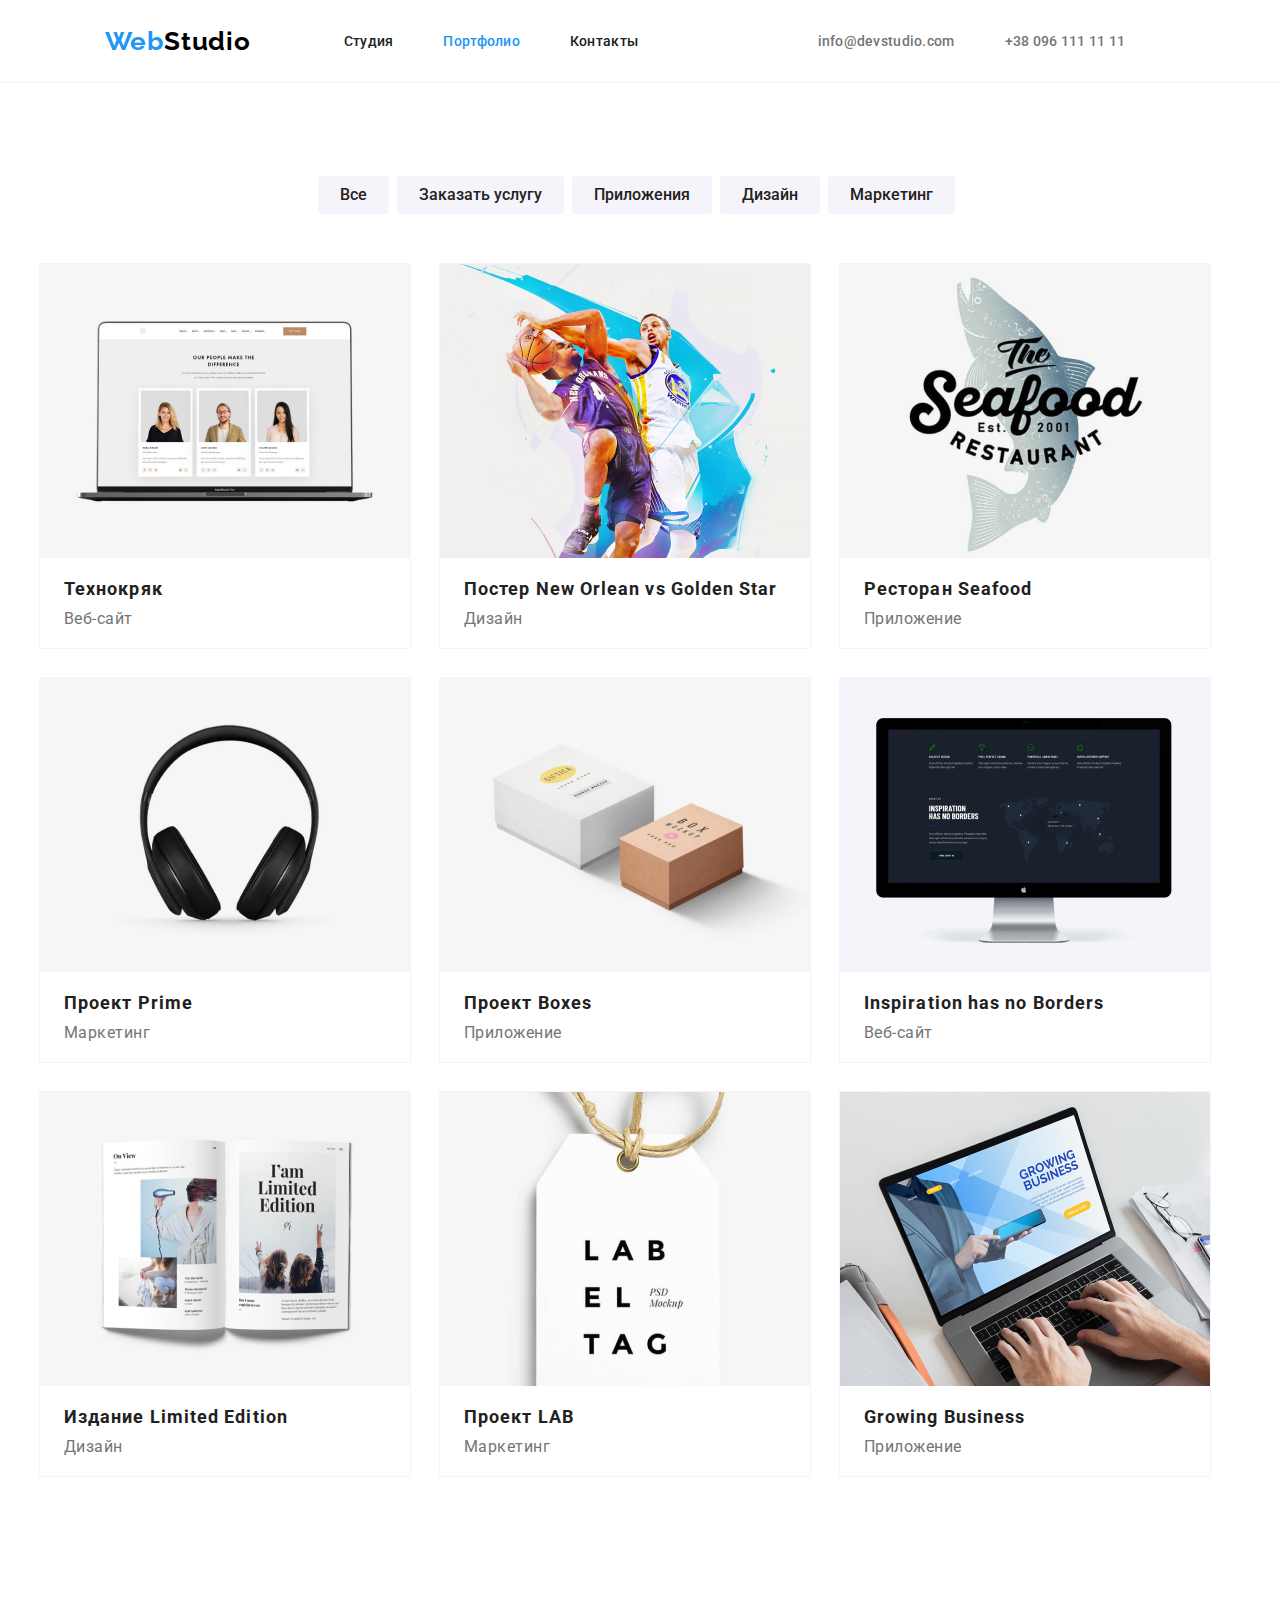
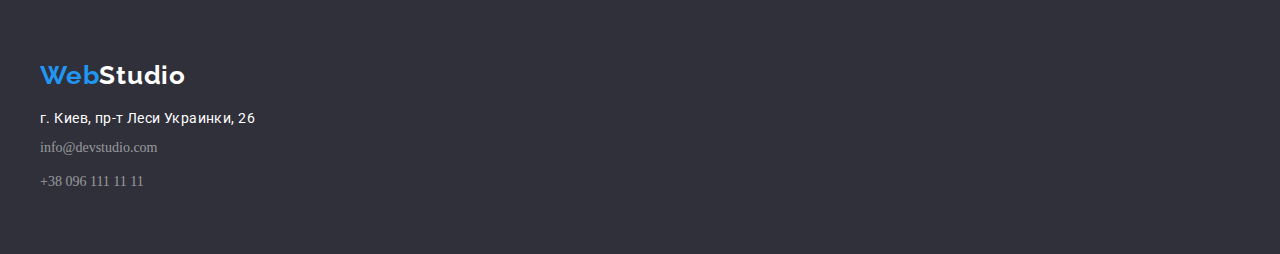
==== portfolio.html @ 12c9918b "Склонироавла" ====
<!DOCTYPE html>
<html lang="ru">
<head>
    <meta charset="UTF-8">
    <meta name="viewport" content="width=device-width, initial-scale=1.0">
    <title>Портфолио</title>
    <link rel="preconnect" href="https://fonts.gstatic.com">
    <link rel="preconnect" href="https://fonts.gstatic.com">
    <link rel="preconnect" href="https://fonts.gstatic.com">
    <link href="https://fonts.googleapis.com/css2?family=Raleway:wght@700&family=Roboto:wght@400;500;700;900&display=swap" rel="stylesheet">
<link rel="stylesheet" href="https://cdnjs.cloudflare.com/ajax/libs/modern-normalize/1.0.0/modern-normalize.min.css"
 integrity="sha512-ISS7cAi1PEhQ8jnbJpJZMd29NlhNj4AWYyLOSp2CE/CsHxTCu+r+t0D2yoJudVrd0/8fTVPUVDzY5Tvli75u/g==" crossorigin="anonymous" />
<link rel="stylesheet" href="./css/styles.css">
</head>
<body>
    
       <!--COMPONENTS-->
       <header class="header menu-border">
        <div class="container main-logo">
          <nav class="header-nav main-logo">
              <a class="logo  link" href="./index.html" >
              <span class="logo-color">Web</span>Studio</a>
        <ul class="nav-list list">
            <li class="nav-item"><a href="./index.html" class="nav-link link">Студия</a></li>
            <li class="nav-item"><a class="active nav-link link">Портфолио</a></li>
            <li class="nav-item"><a class="nav-link link" >Контакты</a></li>
        </ul>
        </nav>
        <ul class="info-link list">
            <li class="info-nav">
              <a class="info link"  href="mailto:info@devstudio.com">info@devstudio.com</a>
            </li>
            <li>
              <a class="info link" href="tel:+380961111111">+38 096 111 11 11</a>
            </li>
          </ul>
        </div>
    </header>

    <main>
        <!--MENU-->
        <section>
            <h1 hidden>Портфолио</h1>
            <ul class="menu-list list">
                <li class="menu-portfolio link">
                    <button class="btn-menu" type="button">
                        Все
                    </button>
                </li>
                <li class="menu-portfolio link">
                    <button class="btn-menu" type="button">
                        Заказать услугу
                    </button>
                </li>
                <li class="menu-portfolio link">
                    <button class="btn-menu"  type="button">
                        Приложения
                    </button>
                </li>
                <li class="menu-portfolio link" >
                    <button class="btn-menu" type="button">
                        Дизайн
                    </button>
                </li>
                <li class="menu-portfolio link">
                    <button class="btn-menu" type="button">
                        Маркетинг
                    </button>
                </li>
            </ul>
        </section>

        <!--PORTFOLIO-->
        <section class="portfolio">
            <h2 hidden>Сайты</h2>
            <ul class="portfolio-list list">
                <li class="portfolio-kart link">
                    <img src="./images/img10.jpg" width="370" height="294" alt="Технокряк" />
                    <h3 class="site-name">Технокряк</h3>
                    <p class="preview-name">Веб-сайт</p>
                </li>
                <li class="portfolio-kart link">
                    <img src="./images/img5.jpg" width="370" height="294" alt="Постер New Orlean vs Golden Star" />
                    <h3 class="site-name">Постер New Orlean vs Golden Star</h3>
                    <p class="preview-name">Дизайн</p>
                </li>
                <li class="portfolio-kart link" >
                    <img src="./images/img6.jpg" width="370" height="294" alt="Ресторан Seafood" />
                    <h3 class="site-name" >Ресторан Seafood</h3>
                    <p class="preview-name">Приложение</p>
                </li>
                <li class="portfolio-kart link">
                    <img src="./images/img8.jpg" width="370" height="294" alt="Проект Prime" />
                    <h3 class="site-name">Проект Prime</h3>
                    <p class="preview-name">Маркетинг</p>
                </li>
                <li class="portfolio-kart link">
                    <img src="./images/img13.jpg" width="370" height="294" alt="Проект Boxes" />
                    <h3 class="site-name">Проект Boxes</h3>
                    <p class="preview-name" >Приложение</p>
                </li>
                <li class="portfolio-kart link">
                    <img src="./images/img12.jpg" width="370" height="294" alt="Inspiration has no Borders" />
                    <h3 class="site-name">Inspiration has no Borders</h3>
                    <p class="preview-name">Веб-сайт</p>
                </li>
                <li class="portfolio-kart link">
                    <img src="./images/img7.jpg" width="370" height="294" alt="Издание Limited Edition" />
                    <h3 class="site-name">Издание Limited Edition</h3>
                    <p class="preview-name">Дизайн</p>
                </li>
                <li class="portfolio-kart link" >
                    <img src="./images/img11.jpg" width="370" height="294" alt="Проект LAB" />
                    <h3 class="site-name">Проект LAB</h3>
                    <p class="preview-name">Маркетинг</p>
                </li>
                <li class="portfolio-kart link">
                    <img src="./images/img9.jpg" width="370" height="294" alt="Growing Business" />
                    <h3 class="site-name">Growing Business</h3>
                    <p class="preview-name">Приложение</p>
                </li>
            </ul>
        </section>
    </main>

    <!--CONTACTS-->
    <footer class="contacts">
        <div class="container">
          <a class="link logo logo-contacts" href="./index.html"><span class="logo-color">Web</span>Studio</a>
      <address class="address">
          <ul class="list">
            <li>
              <a class="link maps" href="https://goo.gl/maps/Kj9o169cFubhBfax5" target="_blank" rel="noopener noreferrer">
                г. Киев, пр-т Леси Украинки, 26
              </a>
            </li>
            <li>
              <a class="link contacts-info" href="mailto:info@devstudio.com">info@devstudio.com</a>
            </li>
            <li>
              <a class="link contacts-info" href="tel:+380961111111">+38 096 111 11 11</a>
            </li>
          </ul>
        </address>
        </div>
      </footer>
</body>
</html>
---- css/styles.css ----
/*===COMPONENTS===*/
body {
    --main-font: "Roboto", sans-serif;
    --secondary-font: "Raleway", sans-serif;
    --accent-color: #2196f3;
    --secondary-color: #212121;
	margin: 0px;
}
.container {
	width: 1200px;
	margin: 0 auto;
	padding-left: 15px;
	padding-right: 15px;
  }
h1,
h2,
h3,
h4,
h5,
h6,
p {
  margin: 0;
}
ul,
ol,
li {
  margin: 0;
  padding: 0;
}
img {
	display: block;
  }
.link {
	text-decoration: none;
}
.list {
	list-style: none;
}
.address {
	font-style: normal;
}
.logo {
	color: #000000;
	font-family: "Raleway", sans-serif;
	font-weight: 700;
	font-size: 26px;
	line-height: 1, 19;
	letter-spacing: 0.03em;
}
.nav-list {
	display: flex;
	padding-top: 32px;
	padding-bottom: 32px;
	margin-left: 93px;
}
.nav-item {
	margin-right: 50px;
}
.nav-link {
	font-family: "Roboto", sans-serif;
	font-weight: 500;
	font-size: 14px;
	line-height: 1, 17;
	letter-spacing: 0.02em;
	font-style: normal;
	color: #212121;
}
.nav-link:hover,
.nav-link:focus {
	color: #2196f3;
}
.active {
	color: #2196f3;
}
.main-logo {
	display: flex;
	align-items: center;
	justify-content: space-around;
}
.info-link {
	font-family: "Roboto", sans-serif;
	display: flex;
	font-weight: 500;
	font-size: 14px;
	line-height: 1, 17;
	letter-spacing: 0.02em;
	font-style: normal;
	padding-right: 50px;
}
.info {
	color: #757575;
}
.info-nav {
	padding-right: 50px;
}
.info:hover,
.info:focus {
	color: #2196f3;
}
/*===END COMPONENTS===*/

/*===HERO===*/
.hero-title {
	font-family: "Roboto", sans-serif;
	font-weight: 900;
	font-size: 44px;
	text-align: center;
	line-height: 1.36;
	color: #ffffff;
	text-transform: uppercase;
	padding-top: 200px;
	padding-left: 200px;
	padding-right: 252px;
}
.hero {
	background: #2f303a;
	width: 100%;
	height: 600px;
	text-align: center;
}
.modal-btn {
	font-family: "Roboto", sans-serif;
	font-weight: 700;
	font-size: 16px;
	line-height: 1.87;
	color: #ffffff;
	background-color: #2196f3;
	cursor: pointer;
	border-radius: 4px;
	border: none;
	padding: 10px 32px;
	display: inline-block;
	margin-top: 30px;
	margin-bottom: 200px;
}
.modal-btn:hover,
.modal-btn {
	background-color: #2196f3;
}
/*=== END HERO===*/

/*===ABOUT===*/
.about-list {
	display: flex;
	padding-top: 94px;
	padding-bottom: 94px;
}
.work {
	flex-basis: calc(100% / 4 - 30px);
     margin-left: 30px;
}
.work-title {
	font-family: "Roboto", sans-serif;
	font-weight: 700;
	font-size: 14px;
	line-height: 1, 14;
	letter-spacing: 0.03em;
	font-style: normal;
	color: #212121;
	text-transform: uppercase;
	padding-bottom: 10px;
}
.work-text {
	font-family: "Roboto", sans-serif;
	font-weight: 400;
	font-size: 14px;
	line-height: 1, 71;
	letter-spacing: 0.03em;
	font-style: normal;
	color: #757575;
}
/*=== END ABOUT===*/

/*=== SERVICES===*/
.caption {
	font-family: "Roboto", sans-serif;
	font-weight: 700;
	font-size: 36px;
	line-height: 1, 16;
	text-align: center;
	letter-spacing: 0.03em;
	font-style: normal;
	color: #212121;
}
.service-list {
	display: flex;
	justify-content: center;
	margin-bottom: 94px;
	margin-top: 50px;
}
.caption-pic {
	padding-right: 30px;
}
/*=== END SERVICES===*/

/*=== MASTERS===*/
.masters {
	background: #f5f4fa;
	width: 100%;
	padding-top: 94px;
	padding-bottom: 94px;

}
.masters-list {
	display: flex;
	justify-content: center;
	padding-top: 50px;
}
.captein-masters {
	background: #ffffff;
	box-shadow: 0px 2px 1px 0px rgba(0, 0, 0, 0.15);
	border-radius: 4px;
	height: 368px;
	width: 370px;
	margin-right: 30px;
	flex-basis: calc(100% / 4 - 30px);
}
.work-name {
	font-family: "Roboto", sans-serif;
	font-weight: 500;
	font-size: 16px;
	line-height: 1,18;
	letter-spacing: 0.03em;
	font-style: normal;
	color: #212121;
	padding-top: 30px;
	text-align: center;
}
.position {
	font-family: "Roboto", sans-serif;
	font-weight: 400;
	font-size: 16px;
	line-height: 1,18;
	letter-spacing: 0.03em;
	font-style: normal;
	color: #757575;
	text-align: center;
	padding-top: 10px;
	padding-bottom: 30px;
}
/*===END MASTERS===*/

/*===CONTACTS===*/
.contacts {
	background-color: #2f303a;
	width: 100%;
  padding-top: 60px;
  padding-bottom: 60px
}
.logo-color {
	color: #2196f3;
	font-family: "Raleway", sans-serif;
	font-weight: 700;
	font-size: 26px;
	line-height: 1,19;
	letter-spacing: 0.03em;
	margin-bottom: 20px;
}
.address,
.list-item-contact,
.contacts-info {
	display: flex;
  flex-direction: column;
}
.list-item-contact:not(:last-child) {
	margin-bottom: 9px;
}
.logo-contacts {
	color: #ffffff;
	font-family: "Raleway", sans-serif;
	font-weight: 700;
	font-size: 26px;
	line-height: 1, 19;
	letter-spacing: 0.03em;
}
.maps {
	font-family: "Roboto", sans-serif;
	color: #ffffff;
	font-weight: 400;
	font-size: 14px;
	line-height: 1,71;
	letter-spacing: 0.03em;
	font-style: #ffffff;
	padding-top: 20px;
	display: block;
}
.contacts-info {
	color: rgba(225, 225, 225, 0.6);
	font-weight: 400;
  font-size: 14px;
  line-height: 1.71;
  display: block;
  padding-top: 10px;
}
/*===END CONTACTS===*/

/*===========PORTFOLIO===============*/
/*===MENU===*/
.menu-border {
	outline: 1px solid #F5F4FA;
}
.menu-list {
	display: flex;
	justify-content: center;
	margin-top: 94px;
}
.btn-menu {
	font-family: "Roboto", sans-serif;
	font-weight: 500;
	font-size: 16px;
	line-height: 1.62;
	cursor: pointer;
	color: #212121;
	background-color: #f5f4fa;
	border-radius: 4px;
	border: none;
	padding: 6px 22px;
}
.btn-menu:hover {
	color: #ffffff;
	background-color: #2196f3;
}
.menu-portfolio {
	padding-right: 8px;
}
/*===END MENU===*/

/*===PORTFOLIO===*/
.portfolio-list {
	flex-wrap: wrap;
	display: flex;
	margin-top: 50px;
	margin-bottom: 94px;
	justify-content: center;
}
.portfolio-kart {
	outline: 1px solid #F5F4FA;
	margin-right: 30px;
	margin-bottom: 30px;
}
.site-name {
	font-family: "Roboto", sans-serif;
	font-weight: 700;
	font-size: 18px;
	line-height: 2, 25;
	letter-spacing: 0.06em;
	font-style: normal;
	color: #212121;
	padding-left: 24px;
	padding-top: 20px;
}
.preview-name {
	font-family: "Roboto", sans-serif;
	font-weight: 400;
	font-size: 16px;
	line-height: 1, 87;
	letter-spacing: 0.03em;
	font-style: normal;
	color: #757575;
	padding-left: 24px;
	padding-bottom: 20px;
	padding-top: 10px;
}
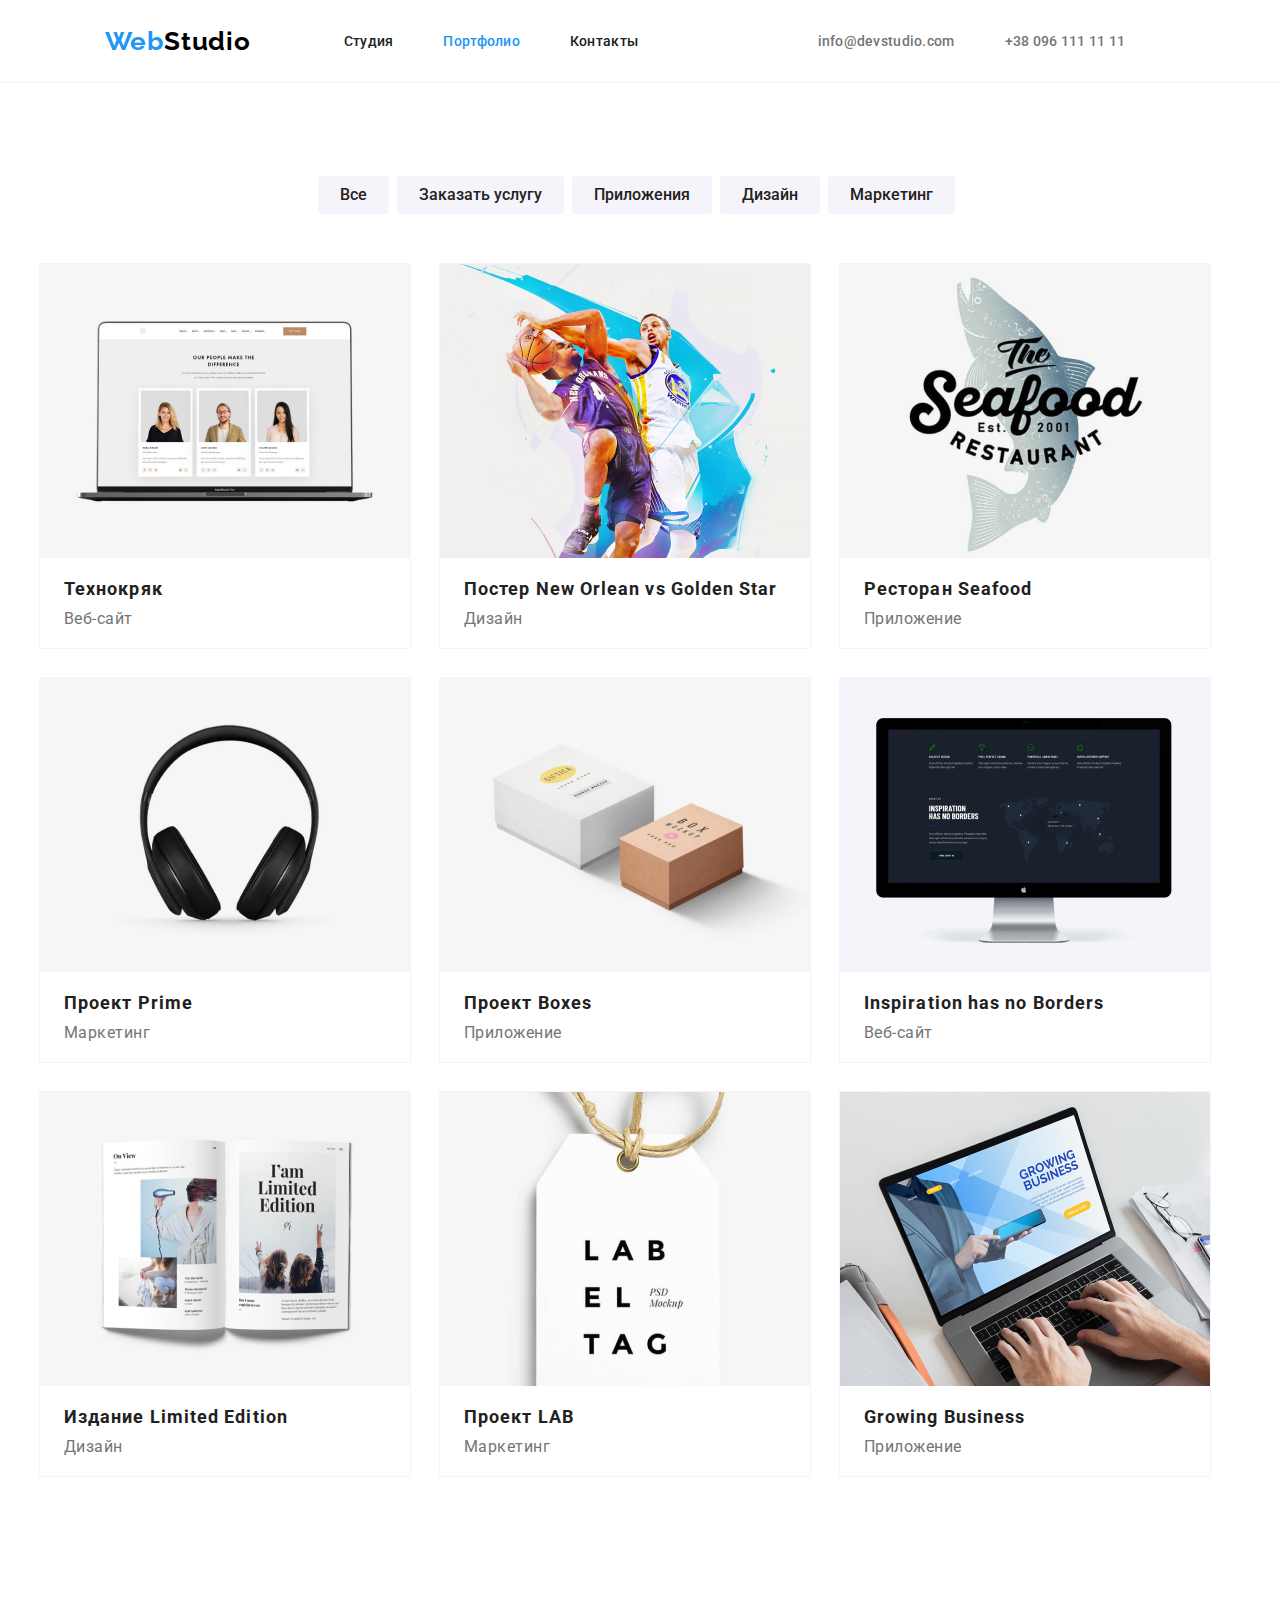
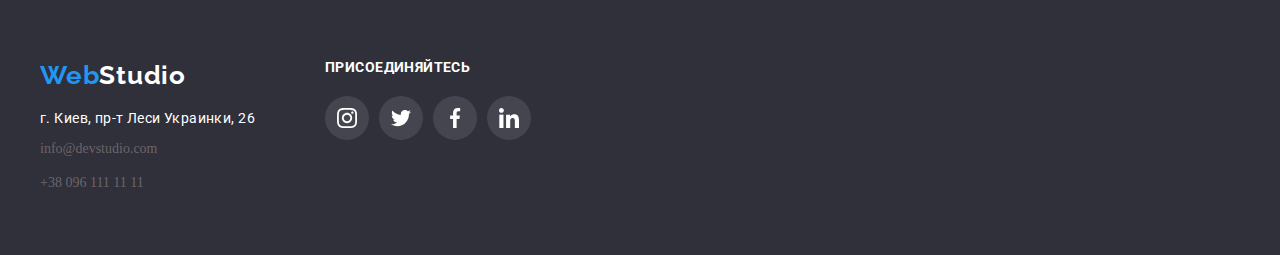
==== commit e10e042e: "парвкии" ====
--- a/portfolio.html
+++ b/portfolio.html
@@ -123,25 +123,65 @@
         </section>
     </main>
 
-    <!--CONTACTS-->
-    <footer class="contacts">
+     <!--footer>-->
+     <footer class="footer">
         <div class="container">
-          <a class="link logo logo-contacts" href="./index.html"><span class="logo-color">Web</span>Studio</a>
-      <address class="address">
-          <ul class="list">
-            <li>
-              <a class="link maps" href="https://goo.gl/maps/Kj9o169cFubhBfax5" target="_blank" rel="noopener noreferrer">
-                г. Киев, пр-т Леси Украинки, 26
-              </a>
-            </li>
-            <li>
-              <a class="link contacts-info" href="mailto:info@devstudio.com">info@devstudio.com</a>
-            </li>
-            <li>
-              <a class="link contacts-info" href="tel:+380961111111">+38 096 111 11 11</a>
-            </li>
-          </ul>
-        </address>
+          <div class="footer-wraper">
+            <a class="link logo logo-contacts" href="./index.html"><span class="logo-color">Web</span>Studio</a>
+            <address class="address">
+              <ul class="list">
+                <li>
+                  <a class="link maps" href="https://goo.gl/maps/Kj9o169cFubhBfax5" target="_blank" rel="noopener noreferrer">
+                    г. Киев, пр-т Леси Украинки, 26
+                  </a>
+                </li>
+                <li>
+                  <a class="link contacts-info" href="mailto:info@devstudio.com">info@devstudio.com</a>
+                </li>
+                <li>
+                  <a class="link contacts-info" href="tel:+380961111111">+38 096 111 11 11</a>
+                </li>
+              </ul>
+            </address>
+  
+          </div>
+          <div class="footer-wraper">
+            <p class="invitation">Присоединяйтесь</p>
+            <ul class="icon-list list">
+              <a href="" class="link">
+              <li class="icon-li">
+               <svg class="icon-instagram2" width="20" height="20" xmlns="http://www.w3.org/2000/svg" xmlns:xlink="images/symbol-defs.svg#icon-instagram2">
+                  <path d="M19.9804 5.88005C19.9336 4.81738 19.7617 4.0868 19.5156 3.45374C19.2616 2.78176 18.8709 2.18014 18.359 1.68002C17.8589 1.1721 17.2533 0.777435 16.5891 0.527447C15.9524 0.281274 15.2256 0.109427 14.163 0.0625732C13.0924 0.0117516 12.7525 0 10.0371 0C7.32173 0 6.98185 0.0117516 5.91521 0.0586052C4.85253 0.105459 4.12195 0.277459 3.48904 0.523479C2.81692 0.777435 2.2153 1.16814 1.71517 1.68002C1.20726 2.18014 0.812743 2.78573 0.562603 3.44992C0.31643 4.0868 0.144583 4.81341 0.0977294 5.87609C0.0469078 6.9467 0.0351562 7.28658 0.0351562 10.002C0.0351562 12.7173 0.0469078 13.0572 0.0937614 14.1239C0.140615 15.1865 0.312615 15.9171 0.558787 16.5502C0.812743 17.2221 1.20726 17.8238 1.71517 18.3239C2.2153 18.8318 2.82088 19.2265 3.48508 19.4765C4.12195 19.7226 4.84856 19.8945 5.91139 19.9413C6.97788 19.9883 7.31791 19.9999 10.0333 19.9999C12.7487 19.9999 13.0885 19.9883 14.1552 19.9413C15.2179 19.8945 15.9484 19.7226 16.5813 19.4765C17.9254 18.9568 18.9881 17.8941 19.5078 16.5502C19.7538 15.9133 19.9258 15.1865 19.9727 14.1239C20.0195 13.0572 20.0313 12.7173 20.0313 10.002C20.0313 7.28658 20.0273 6.9467 19.9804 5.88005ZM18.1794 14.0457C18.1364 15.0225 17.9723 15.5499 17.8356 15.9015C17.4995 16.7728 16.808 17.4643 15.9367 17.8004C15.5851 17.9372 15.0538 18.1012 14.0809 18.1441C13.026 18.1911 12.7096 18.2027 10.0411 18.2027C7.37255 18.2027 7.05221 18.1911 6.00113 18.1441C5.02438 18.1012 4.49693 17.9372 4.1453 17.8004C3.71171 17.6402 3.31704 17.3862 2.9967 17.0541C2.6646 16.7298 2.41065 16.3391 2.2504 15.9055C2.11365 15.5539 1.94959 15.0225 1.90671 14.0497C1.8597 12.9948 1.8481 12.6783 1.8481 10.0097C1.8481 7.34122 1.8597 7.02087 1.90671 5.96995C1.94959 4.99319 2.11365 4.46575 2.2504 4.11412C2.41065 3.68038 2.6646 3.28586 3.00067 2.96536C3.32483 2.63327 3.71553 2.37931 4.14927 2.21921C4.5009 2.08247 5.03231 1.9184 6.0051 1.87537C7.05999 1.82851 7.37652 1.81676 10.0449 1.81676C12.7174 1.81676 13.0337 1.82851 14.0848 1.87537C15.0616 1.9184 15.589 2.08247 15.9407 2.21921C16.3742 2.37931 16.7689 2.63327 17.0893 2.96536C17.4213 3.28967 17.6753 3.68038 17.8356 4.11412C17.9723 4.46575 18.1364 4.99701 18.1794 5.96995C18.2263 7.02484 18.238 7.34122 18.238 10.0097C18.238 12.6783 18.2263 12.9908 18.1794 14.0457Z"/>
+                  <path d="M10.0371 4.8642C7.20074 4.8642 4.89941 7.16537 4.89941 10.0019C4.89941 12.8385 7.20074 15.1396 10.0371 15.1396C12.8737 15.1396 15.1749 12.8385 15.1749 10.0019C15.1749 7.16537 12.8737 4.8642 10.0371 4.8642ZM10.0371 13.3346C8.19702 13.3346 6.70442 11.8422 6.70442 10.0019C6.70442 8.16165 8.19702 6.66921 10.0371 6.66921C11.8774 6.66921 13.3698 8.16165 13.3698 10.0019C13.3698 11.8422 11.8774 13.3346 10.0371 13.3346Z"/>
+                  <path d="M16.5775 4.6611C16.5775 5.32346 16.0404 5.86052 15.3779 5.86052C14.7155 5.86052 14.1785 5.32346 14.1785 4.6611C14.1785 3.99858 14.7155 3.46167 15.3779 3.46167C16.0404 3.46167 16.5775 3.99858 16.5775 4.6611Z"/>
+                </svg>
+              </li>
+            </a>
+              <a href="" class="link">
+              <li class="icon-li">
+                <svg class="icon-twitter1" width="20" height="20" xmlns="http://www.w3.org/2000/svg" xmlns:xlink="images/sprite.svg#icon-twitter1">
+                  <path d="M20 3.79875C19.2563 4.125 18.4637 4.34125 17.6375 4.44625C18.4875 3.93875 19.1363 3.14125 19.4412 2.18C18.6488 2.6525 17.7738 2.98625 16.8412 3.1725C16.0887 2.37125 15.0162 1.875 13.8462 1.875C11.5763 1.875 9.74875 3.7175 9.74875 5.97625C9.74875 6.30125 9.77625 6.61375 9.84375 6.91125C6.435 6.745 3.41875 5.11125 1.3925 2.6225C1.03875 3.23625 0.83125 3.93875 0.83125 4.695C0.83125 6.115 1.5625 7.37375 2.6525 8.1025C1.99375 8.09 1.3475 7.89875 0.8 7.5975C0.8 7.61 0.8 7.62625 0.8 7.6425C0.8 9.635 2.22125 11.29 4.085 11.6712C3.75125 11.7625 3.3875 11.8062 3.01 11.8062C2.7475 11.8062 2.4825 11.7913 2.23375 11.7362C2.765 13.36 4.2725 14.5538 6.065 14.5925C4.67 15.6838 2.89875 16.3412 0.98125 16.3412C0.645 16.3412 0.3225 16.3263 0 16.285C1.81625 17.4563 3.96875 18.125 6.29 18.125C13.835 18.125 17.96 11.875 17.96 6.4575C17.96 6.27625 17.9538 6.10125 17.945 5.9275C18.7588 5.35 19.4425 4.62875 20 3.79875Z"/>
+                </svg>
+              </li>
+            </a>
+              <a href="" class="link">
+              <li class="icon-li">
+                    <svg class="icon-facebook1" width="20" height="20" xmlns="http://www.w3.org/2000/svg" xmlns:xlink="images/sprite.svg#icon-facebook1">
+                      <path d="M13.3309 3.32083H15.1567V0.140833C14.8417 0.0975 13.7584 0 12.4967 0C9.86422 0 8.06088 1.65583 8.06088 4.69917V7.5H5.15588V11.055H8.06088V20H11.6226V11.0558H14.4101L14.8526 7.50083H11.6217V5.05167C11.6226 4.02417 11.8992 3.32083 13.3309 3.32083Z"/>
+                    </svg>
+              </li>
+            </a>
+            <a href="" class="link">
+              <li class="icon-li">
+                <svg class="icon-linkedin1" width="20" height="20"  xmlns="http://www.w3.org/2000/svg" xmlns:xlink="images/sprite.svg#icon-linkedin1">
+                  <path d="M19.9951 20V19.9992H20.0001V12.6642C20.0001 9.07587 19.2276 6.31171 15.0326 6.31171C13.0159 6.31171 11.6626 7.41837 11.1101 8.46754H11.0517V6.64671H7.07422V19.9992H11.2159V13.3875C11.2159 11.6467 11.5459 9.96337 13.7017 9.96337C15.8259 9.96337 15.8576 11.95 15.8576 13.4992V20H19.9951Z"/>
+                  <path d="M0.329956 6.64746H4.47662V20H0.329956V6.64746Z"/>
+                  <path d="M2.40167 0C1.07583 0 0 1.07583 0 2.40167C0 3.7275 1.07583 4.82583 2.40167 4.82583C3.7275 4.82583 4.80333 3.7275 4.80333 2.40167C4.8025 1.07583 3.72667 0 2.40167 0V0Z"/>
+                </svg>
+              </li>
+            </a>
+            </ul>
+          </div>
         </div>
       </footer>
 </body>
--- a/css/styles.css
+++ b/css/styles.css
@@ -29,7 +29,7 @@
 }
 img {
 	display: block;
-  }
+}
 .link {
 	text-decoration: none;
 }
@@ -100,6 +100,16 @@
 /*===END COMPONENTS===*/
 
 /*===HERO===*/
+.container-hero {
+	background-color: rgba(47, 48, 58, 0.4);
+}
+.hero {
+	background-image: url("../images/work.jpg");
+	max-width: 1600px;
+	height: 600px;
+	margin: 0 auto;
+	text-align: center;
+}
 .hero-title {
 	font-family: "Roboto", sans-serif;
 	font-weight: 900;
@@ -112,12 +122,6 @@
 	padding-left: 200px;
 	padding-right: 252px;
 }
-.hero {
-	background: #2f303a;
-	width: 100%;
-	height: 600px;
-	text-align: center;
-}
 .modal-btn {
 	font-family: "Roboto", sans-serif;
 	font-weight: 700;
@@ -133,13 +137,18 @@
 	margin-top: 30px;
 	margin-bottom: 200px;
 }
-.modal-btn:hover,
-.modal-btn {
-	background-color: #2196f3;
+.modal-btn:hover {
+	background-color: #188CE8;
+	box-shadow: 0px 3px 1px rgba(0, 0, 0, 0.01), 0px 1px 2px rgba(0, 0, 0, 0.08), 0px 2px 2px rgba(0, 0, 0, 0.12);
+	border-radius: 4px;
 }
 /*=== END HERO===*/
 
 /*===ABOUT===*/
+.about {
+	justify-content: center;
+	margin-right: 30px;
+}
 .about-list {
 	display: flex;
 	padding-top: 94px;
@@ -147,7 +156,56 @@
 }
 .work {
 	flex-basis: calc(100% / 4 - 30px);
-     margin-left: 30px;
+	margin-left: 30px;
+}
+.icon-antenna1 {
+	display: flex;
+	background-repeat: no-repeat;
+	background-color: #F5F4FA;
+	border-radius: 4px;
+	margin-bottom: 30px;
+	padding-bottom: 25px;
+	padding-top: 25px;
+	padding-left: 100px;
+	padding-right: 100px;
+	justify-content: center;
+	align-items: center;
+}
+.icon-clock1 {
+	display: flex;
+	background-repeat: no-repeat;
+	background-color: #F5F4FA;
+	border-radius: 4px;
+	margin-bottom: 30px;
+	padding-bottom: 25px;
+	padding-top: 25px;
+	padding-left: 100px;
+	padding-right: 100px;
+	justify-content: center;
+}
+.icon-diagram1 {
+	display: flex;
+	background-repeat: no-repeat;
+	background-color: #F5F4FA;
+	border-radius: 4px;
+	margin-bottom: 30px;
+	padding-bottom: 25px;
+	padding-top: 25px;
+	padding-left: 100px;
+	padding-right: 100px;
+	justify-content: center;
+}
+.icon-astronaut1 {
+	display: flex;
+	background-repeat: no-repeat;
+	background-color: #F5F4FA;
+	border-radius: 4px;
+	margin-bottom: 30px;
+	padding-bottom: 25px;
+	padding-top: 25px;
+	padding-left: 100px;
+	padding-right: 100px;
+	justify-content: center;
 }
 .work-title {
 	font-family: "Roboto", sans-serif;
@@ -172,6 +230,9 @@
 /*=== END ABOUT===*/
 
 /*=== SERVICES===*/
+.services {
+	justify-content: center;
+}
 .caption {
 	font-family: "Roboto", sans-serif;
 	font-weight: 700;
@@ -199,19 +260,18 @@
 	width: 100%;
 	padding-top: 94px;
 	padding-bottom: 94px;
-
+	justify-content: center;
 }
 .masters-list {
 	display: flex;
 	justify-content: center;
 	padding-top: 50px;
+	margin: 0 ;
 }
 .captein-masters {
 	background: #ffffff;
 	box-shadow: 0px 2px 1px 0px rgba(0, 0, 0, 0.15);
 	border-radius: 4px;
-	height: 368px;
-	width: 370px;
 	margin-right: 30px;
 	flex-basis: calc(100% / 4 - 30px);
 }
@@ -240,12 +300,112 @@
 }
 /*===END MASTERS===*/
 
-/*===CONTACTS===*/
-.contacts {
+/*===CLIENTS===*/
+.clients {
+	margin-top: 94px;
+}
+.clients-title {
+	justify-content: center;
+	display: flex;
+	margin-bottom: 94px;
+	margin-top: 50px;
+}
+.icon-logo1 {
+	display: flex;
+	background-repeat: no-repeat;
+	border: 1px solid #AFB1B8;
+	width: 170px;
+	height: 90px;
+	border-radius: 4px;
+	box-sizing: border-box;
+	fill: #AFB1B8;
+	align-items: center;
+	justify-content: center;
+	margin-right: 30px;
+
+}
+.icon-logo2 {
+	display: flex;
+	border: 1px solid #AFB1B8;
+	width: 170px;
+	height: 90px;
+	border-radius: 4px;
+	box-sizing: border-box;
+	fill: #AFB1B8;
+	align-items: center;
+	justify-content: center;
+	margin-right: 30px;
+}
+.icon-logo3 {
+	display: flex;
+	border: 1px solid #AFB1B8;
+	width: 170px;
+	height: 90px;
+	border-radius: 4px;
+	box-sizing: border-box;
+	fill: #AFB1B8;
+	align-items: center;
+	justify-content: center;
+	margin-right: 30px;
+}
+.icon-logo4 {
+	display: flex;
+	border: 1px solid #AFB1B8;
+	width: 170px;
+	height: 90px;
+	border-radius: 4px;
+	box-sizing: border-box;
+	fill: #AFB1B8;
+	align-items: center;
+	justify-content: center;
+	margin-right: 30px;
+}
+.icon-logo5 {
+	display: flex;
+	border: 1px solid #AFB1B8;
+	width: 170px;
+	height: 90px;
+	border-radius: 4px;
+	box-sizing: border-box;
+	fill: #AFB1B8;
+	align-items: center;
+	justify-content: center;
+	margin-right: 30px;
+}
+.icon-logo6 {
+	display: flex;
+	border: 1px solid #AFB1B8;
+	width: 170px;
+	height: 90px;
+	border-radius: 4px;
+	box-sizing: border-box;
+	fill: #AFB1B8;
+	align-items: center;
+	justify-content: center;
+}
+.clients-navigation:hover {
+	fill: #2196F3;
+	border: 1px solid #2196F3;
+	cursor: pointer;
+}
+/*===END CLIENTS===*/
+
+/*===FOOTER===*/
+.footer {
 	background-color: #2f303a;
-	width: 100%;
-  padding-top: 60px;
-  padding-bottom: 60px
+  }
+  .footer .container {
+	display: flex;
+	padding-top: 60px;
+	padding-bottom: 60px;
+}
+  .logo-contacts {
+	color: #ffffff;
+	font-family: "Raleway", sans-serif;
+	font-weight: 700;
+	font-size: 26px;
+	line-height: 1, 19;
+	letter-spacing: 0.03em;
 }
 .logo-color {
 	color: #2196f3;
@@ -255,23 +415,6 @@
 	line-height: 1,19;
 	letter-spacing: 0.03em;
 	margin-bottom: 20px;
-}
-.address,
-.list-item-contact,
-.contacts-info {
-	display: flex;
-  flex-direction: column;
-}
-.list-item-contact:not(:last-child) {
-	margin-bottom: 9px;
-}
-.logo-contacts {
-	color: #ffffff;
-	font-family: "Raleway", sans-serif;
-	font-weight: 700;
-	font-size: 26px;
-	line-height: 1, 19;
-	letter-spacing: 0.03em;
 }
 .maps {
 	font-family: "Roboto", sans-serif;
@@ -282,16 +425,75 @@
 	letter-spacing: 0.03em;
 	font-style: #ffffff;
 	padding-top: 20px;
-	display: block;
+	display: inline-block;
 }
 .contacts-info {
-	color: rgba(225, 225, 225, 0.6);
+	color: rgba(151, 139, 139, 0.6);
 	font-weight: 400;
-  font-size: 14px;
-  line-height: 1.71;
-  display: block;
-  padding-top: 10px;
-}
+    font-size: 14px;
+    line-height: 1.71;
+    display: inline-block;
+    padding-top: 10px;
+}
+.address,
+.list-item-contact,
+.contacts-info {
+	display: flex;
+ 	 flex-direction: column;
+}
+  .invitation {
+	font-family: "Roboto", sans-serif;
+	color: #fff;
+	font-weight: 700;
+	font-size: 14px;
+	line-height: 1.14;
+	margin-bottom: 20px;
+    letter-spacing: 0.03em;
+	text-transform: uppercase;
+  }
+  .footer .icon-list {
+	display: flex;
+  }
+  .footer-wraper:not(:last-child) {
+	margin-right: 70px;
+  }
+.icon-li {
+	display: inline-flex;
+	width: 44px;
+	height: 44px;
+	margin-right: 10px;
+	border-radius: 50%;
+	background-color: #fff;
+	background:rgba(255, 255, 255, 0.1);
+}
+.icon-li:hover {
+	background-color: #2196f3;
+}
+  .icon-instagram2 {
+	margin: auto;
+	width: 20px;
+	height: 20px;
+	fill: #fff;
+  }
+  .icon-twitter1 {
+	margin: auto;
+	width: 20px;
+	height: 20px;
+	fill: #fff;
+}
+.icon-facebook1 {
+	margin: auto;
+	width: 20px;
+	height: 20px;
+	fill: #fff;
+}
+.icon-linkedin1 {
+	margin: auto;
+	width: 20px;
+	height: 20px;
+	fill: #fff;
+}
+
 /*===END CONTACTS===*/
 
 /*===========PORTFOLIO===============*/
@@ -303,6 +505,13 @@
 	display: flex;
 	justify-content: center;
 	margin-top: 94px;
+}
+.menu-portfolio {
+	margin-right: 8px;
+}
+.menu-portfolio:hover {
+	box-shadow: 0px 3px 1px rgba(0, 0, 0, 0.01), 0px 1px 2px rgba(0, 0, 0, 0.08), 0px 2px 2px rgba(0, 0, 0, 0.12);
+	border-radius: 4px;
 }
 .btn-menu {
 	font-family: "Roboto", sans-serif;
@@ -320,9 +529,6 @@
 	color: #ffffff;
 	background-color: #2196f3;
 }
-.menu-portfolio {
-	padding-right: 8px;
-}
 /*===END MENU===*/
 
 /*===PORTFOLIO===*/
@@ -338,11 +544,14 @@
 	margin-right: 30px;
 	margin-bottom: 30px;
 }
+.portfolio-kart:hover {
+	box-shadow: 0px 1px 1px rgba(0, 0, 0, 0.12), 0px 4px 4px rgba(0, 0, 0, 0.06), 1px 4px 6px rgba(0, 0, 0, 0.16);
+}
 .site-name {
 	font-family: "Roboto", sans-serif;
 	font-weight: 700;
 	font-size: 18px;
-	line-height: 2, 25;
+	line-height: 2,25;
 	letter-spacing: 0.06em;
 	font-style: normal;
 	color: #212121;
@@ -353,7 +562,7 @@
 	font-family: "Roboto", sans-serif;
 	font-weight: 400;
 	font-size: 16px;
-	line-height: 1, 87;
+	line-height: 1,87;
 	letter-spacing: 0.03em;
 	font-style: normal;
 	color: #757575;
@@ -361,3 +570,4 @@
 	padding-bottom: 20px;
 	padding-top: 10px;
 }
+/*===END PORTFOLIO===*/
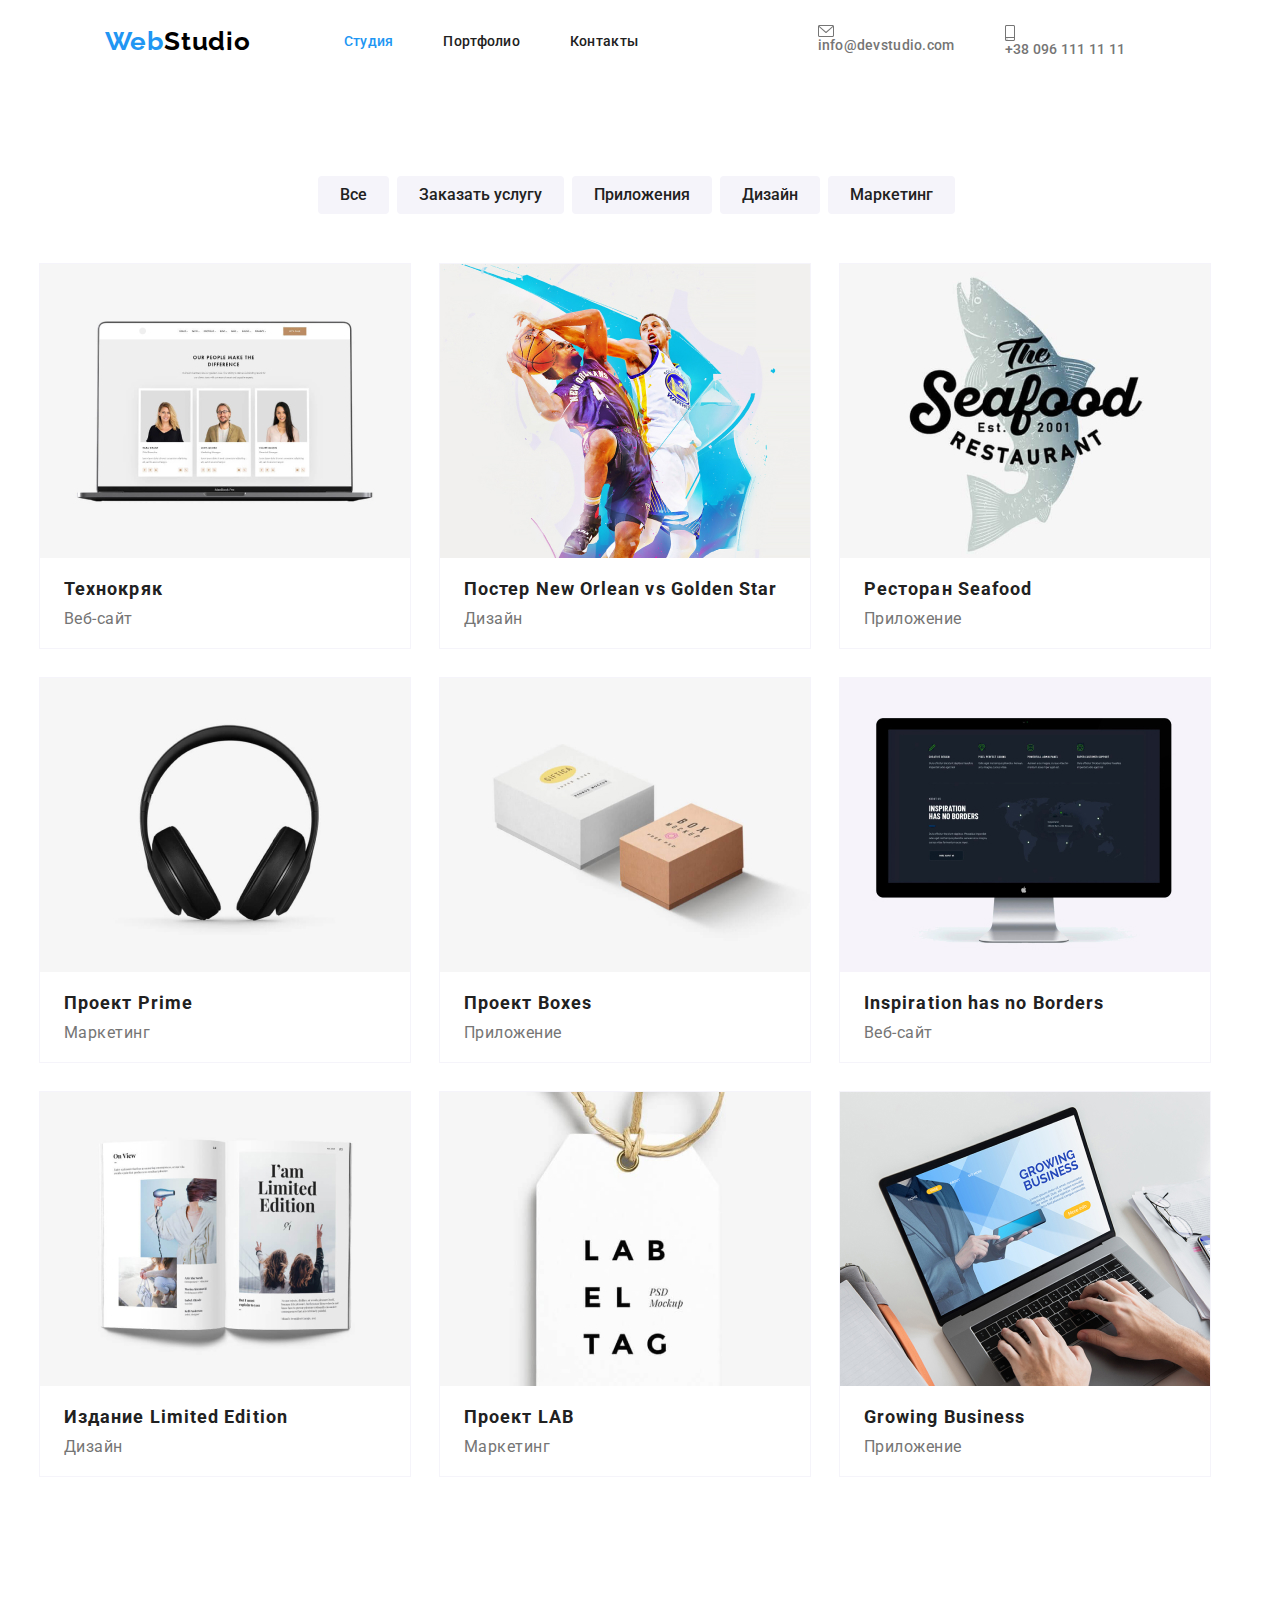
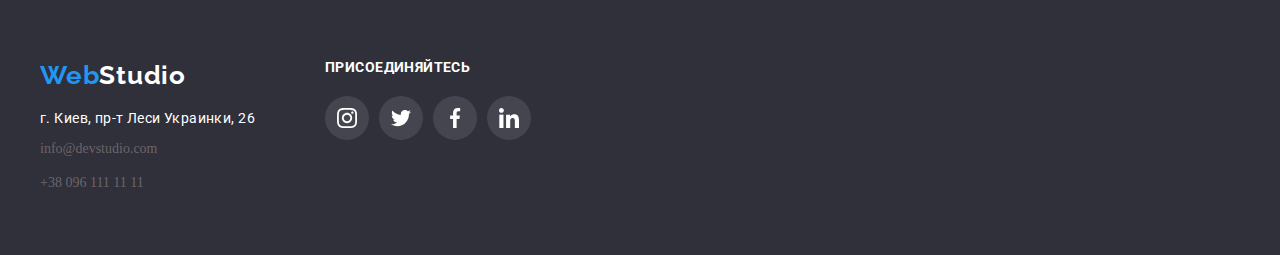
==== commit febe13f0: "вцуа" ====
--- a/portfolio.html
+++ b/portfolio.html
@@ -15,29 +15,36 @@
 <body>
     
        <!--COMPONENTS-->
-       <header class="header menu-border">
+       <header class="header">
         <div class="container main-logo">
           <nav class="header-nav main-logo">
-              <a class="logo  link" href="./index.html" >
+              <a class="logo  link" href="./index.html">
               <span class="logo-color">Web</span>Studio</a>
-        <ul class="nav-list list">
-            <li class="nav-item"><a href="./index.html" class="nav-link link">Студия</a></li>
-            <li class="nav-item"><a class="active nav-link link">Портфолио</a></li>
-            <li class="nav-item"><a class="nav-link link" >Контакты</a></li>
-        </ul>
-        </nav>
-        <ul class="info-link list">
+          <ul class="nav-list list">
+              <li class="nav-item"><a class="active nav-link link">Студия</a></li>
+              <li class="nav-item"><a href="./portfolio.html" class="nav-link link">Портфолио</a></li>
+              <li class="nav-item"><a class="nav-link link">Контакты</a></li>
+          </ul>
+          </nav>
+          <ul class="info-link list">
             <li class="info-nav">
-              <a class="info link"  href="mailto:info@devstudio.com">info@devstudio.com</a>
+              <a class="info link "  href="mailto:info@devstudio.com">
+                <svg class="info-mail" width="16" height="12"  xmlns="http://www.w3.org/2000/svg" xmlns:xlink="images/sprite.svg#envelope">
+                  <path d="M14.5 0H1.50001C0.672854 0 0 0.672853 0 1.50001V10.5C0 11.3271 0.672854 12 1.50001 12H14.5C15.3271 12 16 11.3271 16 10.5V1.50001C16 0.672853 15.3271 0 14.5 0ZM14.5 0.999994C14.5679 0.999994 14.6325 1.01409 14.6916 1.0387L8 6.83838L1.30833 1.0387C1.36742 1.01412 1.43204 0.999994 1.49998 0.999994H14.5ZM14.5 11H1.50001C1.22414 11 0.999996 10.7759 0.999996 10.5V2.09521L7.67236 7.87792C7.76661 7.95944 7.8833 7.99999 8 7.99999C8.1167 7.99999 8.23339 7.95948 8.32764 7.87792L15 2.09521V10.5C15 10.7759 14.7759 11 14.5 11Z"/>
+                  </svg>
+                info@devstudio.com</a>
             </li>
             <li>
-              <a class="info link" href="tel:+380961111111">+38 096 111 11 11</a>
+              <a class="info link" href="tel:+380961111111">
+                <svg class="info-mail" width="10" height="16" xmlns="http://www.w3.org/2000/svg" xmlns:xlink="images/sprite.svg#smartphone">
+                <path d="M8.5 0H1.5C0.672848 0 0 0.672848 0 1.5V14.5C0 15.3272 0.672848 16 1.5 16H8.5C9.32715 16 10 15.3272 10 14.5V1.5C10 0.672848 9.32715 0 8.5 0ZM1.5 1H8.5C8.77588 1 9 1.22412 9 1.5V12H1V1.5C1 1.22412 1.22412 1 1.5 1ZM8.5 15H1.5C1.22412 15 1 14.7759 1 14.5V13H9V14.5C9 14.7759 8.77588 15 8.5 15Z"/>
+                <path d="M2.35355 13.7389C2.54882 13.9213 2.54882 14.2169 2.35355 14.3992C2.15828 14.5816 1.84172 14.5816 1.64645 14.3992C1.45118 14.2169 1.45118 13.9213 1.64645 13.7389C1.84172 13.5566 2.15828 13.5566 2.35355 13.7389Z"/>
+                </svg> +38 096 111 11 11</a>
             </li>
           </ul>
         </div>
     </header>
-
-    <main>
+      <main>
         <!--MENU-->
         <section>
             <h1 hidden>Портфолио</h1>
--- a/css/styles.css
+++ b/css/styles.css
@@ -93,6 +93,14 @@
 .info-nav {
 	padding-right: 50px;
 }
+.info-mail {
+	padding-right: 10px;
+	display: flex;
+	fill: #757575;
+}
+.info-mail:hover {
+	fill: #2196f3;
+}
 .info:hover,
 .info:focus {
 	color: #2196f3;
@@ -171,7 +179,7 @@
 	justify-content: center;
 	align-items: center;
 }
-.icon-clock1 {
+.icon-vector {
 	display: flex;
 	background-repeat: no-repeat;
 	background-color: #F5F4FA;
@@ -296,7 +304,51 @@
 	color: #757575;
 	text-align: center;
 	padding-top: 10px;
+	padding-bottom: 16px;
+}
+.icon-masters-list {
+	text-align: center;
 	padding-bottom: 30px;
+
+}
+.icon-masters {
+	display: inline-flex;
+	width: 44px;
+	height: 44px;
+	margin-right: 10px;
+	border-radius: 50%;
+	/*background:rgba(255, 255, 255, 0.1);*/
+	text-align: center;
+}
+.instagram {
+	margin: auto;
+	width: 20px;
+	height: 20px;
+	fill: #AFB1B8;
+}
+.twitter {
+	margin: auto;
+	width: 20px;
+	height: 20px;
+	fill: #AFB1B8;
+
+}
+.facebook {
+	margin: auto;
+	width: 20px;
+	height: 20px;
+	fill: #AFB1B8;
+}
+.linkedin {
+	margin: auto;
+	width: 20px;
+	height: 20px;
+	fill: #AFB1B8;
+}
+.icon-masters:hover,
+.icon-masters:focus {
+	background: #2196F3;
+	fill: #fff;
 }
 /*===END MASTERS===*/
 
@@ -494,7 +546,7 @@
 	fill: #fff;
 }
 
-/*===END CONTACTS===*/
+/*===END FOOTER===*/
 
 /*===========PORTFOLIO===============*/
 /*===MENU===*/
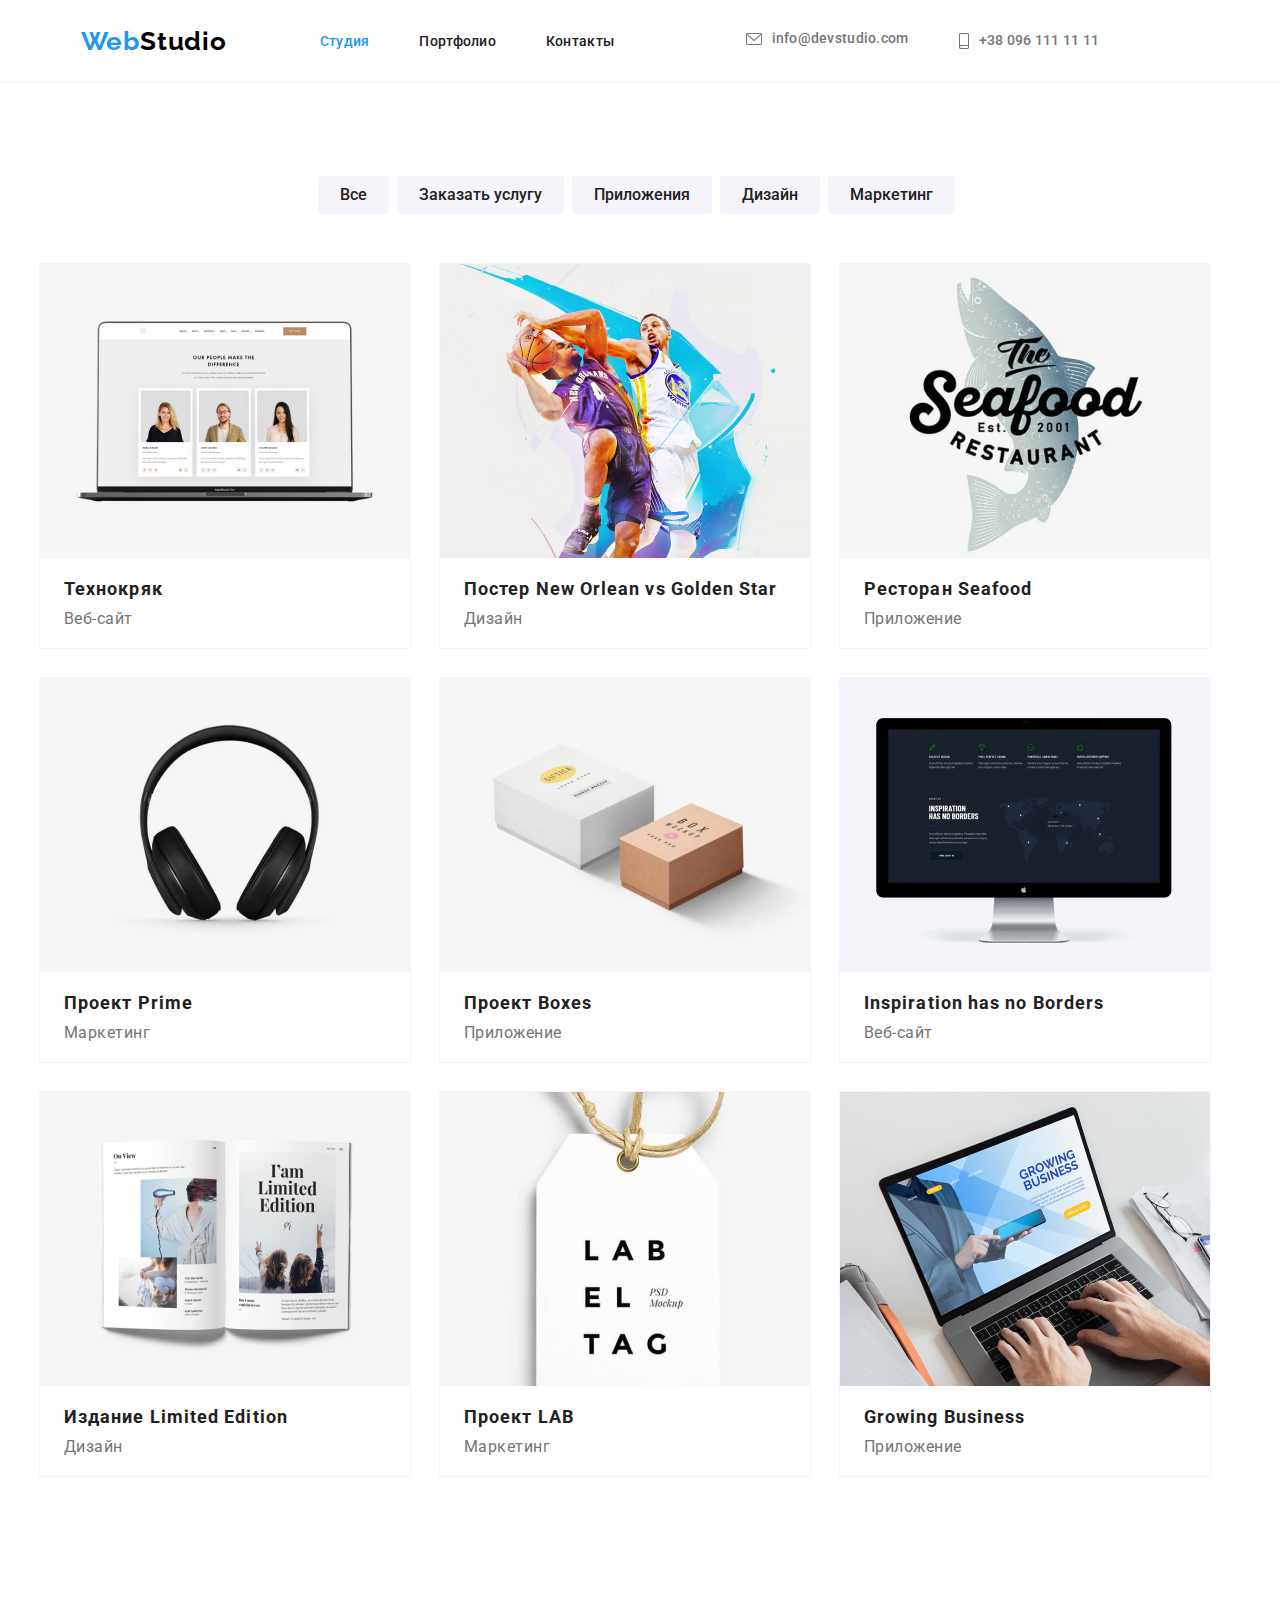
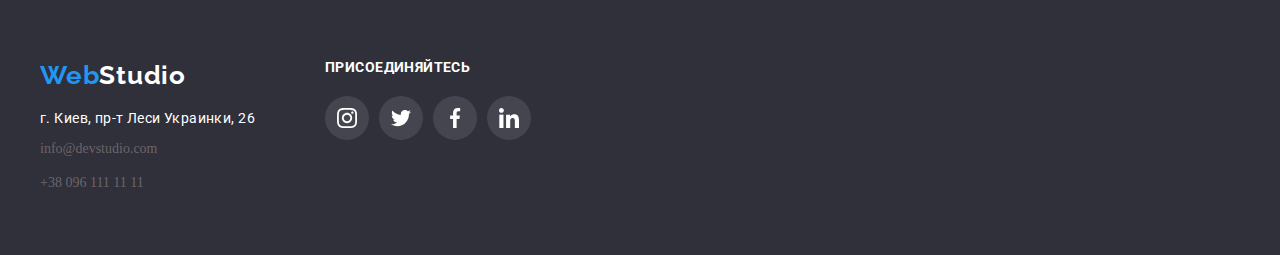
==== commit d72968a3: "правки первые" ====
--- a/portfolio.html
+++ b/portfolio.html
@@ -21,22 +21,22 @@
               <a class="logo  link" href="./index.html">
               <span class="logo-color">Web</span>Studio</a>
           <ul class="nav-list list">
-              <li class="nav-item"><a class="active nav-link link">Студия</a></li>
+              <li class="nav-item"><a href="./index.html" class="active nav-link link">Студия</a></li>
               <li class="nav-item"><a href="./portfolio.html" class="nav-link link">Портфолио</a></li>
               <li class="nav-item"><a class="nav-link link">Контакты</a></li>
           </ul>
           </nav>
           <ul class="info-link list">
             <li class="info-nav">
-              <a class="info link "  href="mailto:info@devstudio.com">
-                <svg class="info-mail" width="16" height="12"  xmlns="http://www.w3.org/2000/svg" xmlns:xlink="images/sprite.svg#envelope">
+              <a class="auth-nav-link link"  href="mailto:info@devstudio.com">
+                <svg class="auth-icon" width="16" height="12"  xmlns="http://www.w3.org/2000/svg" xmlns:xlink="images/sprite.svg#envelope">
                   <path d="M14.5 0H1.50001C0.672854 0 0 0.672853 0 1.50001V10.5C0 11.3271 0.672854 12 1.50001 12H14.5C15.3271 12 16 11.3271 16 10.5V1.50001C16 0.672853 15.3271 0 14.5 0ZM14.5 0.999994C14.5679 0.999994 14.6325 1.01409 14.6916 1.0387L8 6.83838L1.30833 1.0387C1.36742 1.01412 1.43204 0.999994 1.49998 0.999994H14.5ZM14.5 11H1.50001C1.22414 11 0.999996 10.7759 0.999996 10.5V2.09521L7.67236 7.87792C7.76661 7.95944 7.8833 7.99999 8 7.99999C8.1167 7.99999 8.23339 7.95948 8.32764 7.87792L15 2.09521V10.5C15 10.7759 14.7759 11 14.5 11Z"/>
                   </svg>
                 info@devstudio.com</a>
             </li>
-            <li>
-              <a class="info link" href="tel:+380961111111">
-                <svg class="info-mail" width="10" height="16" xmlns="http://www.w3.org/2000/svg" xmlns:xlink="images/sprite.svg#smartphone">
+            <li class="info-nav">
+              <a class="auth-nav-link link" href="tel:+380961111111">
+                <svg class="auth-icon" width="10" height="16" xmlns="http://www.w3.org/2000/svg" xmlns:xlink="images/sprite.svg#smartphone">
                 <path d="M8.5 0H1.5C0.672848 0 0 0.672848 0 1.5V14.5C0 15.3272 0.672848 16 1.5 16H8.5C9.32715 16 10 15.3272 10 14.5V1.5C10 0.672848 9.32715 0 8.5 0ZM1.5 1H8.5C8.77588 1 9 1.22412 9 1.5V12H1V1.5C1 1.22412 1.22412 1 1.5 1ZM8.5 15H1.5C1.22412 15 1 14.7759 1 14.5V13H9V14.5C9 14.7759 8.77588 15 8.5 15Z"/>
                 <path d="M2.35355 13.7389C2.54882 13.9213 2.54882 14.2169 2.35355 14.3992C2.15828 14.5816 1.84172 14.5816 1.64645 14.3992C1.45118 14.2169 1.45118 13.9213 1.64645 13.7389C1.84172 13.5566 2.15828 13.5566 2.35355 13.7389Z"/>
                 </svg> +38 096 111 11 11</a>
--- a/css/styles.css
+++ b/css/styles.css
@@ -72,6 +72,9 @@
 .active {
 	color: #2196f3;
 }
+.header {
+	outline: 1px solid #F5F4FA;
+}
 .main-logo {
 	display: flex;
 	align-items: center;
@@ -87,24 +90,32 @@
 	font-style: normal;
 	padding-right: 50px;
 }
-.info {
+.auth-nav-link {
 	color: #757575;
-}
+	font-size: 14px;
+  font-weight: 500;
+  line-height: 1.14px;
+  letter-spacing: 0.02em;
+  display: flex;
+  align-items: center;
+}
+.auth-nav-link:hover .auth-icon,
+.auth-nav-link:focus .auth-icon,
+.auth-nav-link:hover,
+.auth-nav-link:focus {
+  color: #2196F3;
+  fill: #2196F3;
+}
+
 .info-nav {
 	padding-right: 50px;
 }
-.info-mail {
-	padding-right: 10px;
-	display: flex;
+.auth-icon {
+	display: flex;
+	margin-right: 10px;
 	fill: #757575;
 }
-.info-mail:hover {
-	fill: #2196f3;
-}
-.info:hover,
-.info:focus {
-	color: #2196f3;
-}
+
 /*===END COMPONENTS===*/
 
 /*===HERO===*/
@@ -179,7 +190,7 @@
 	justify-content: center;
 	align-items: center;
 }
-.icon-vector {
+.clock1 {
 	display: flex;
 	background-repeat: no-repeat;
 	background-color: #F5F4FA;
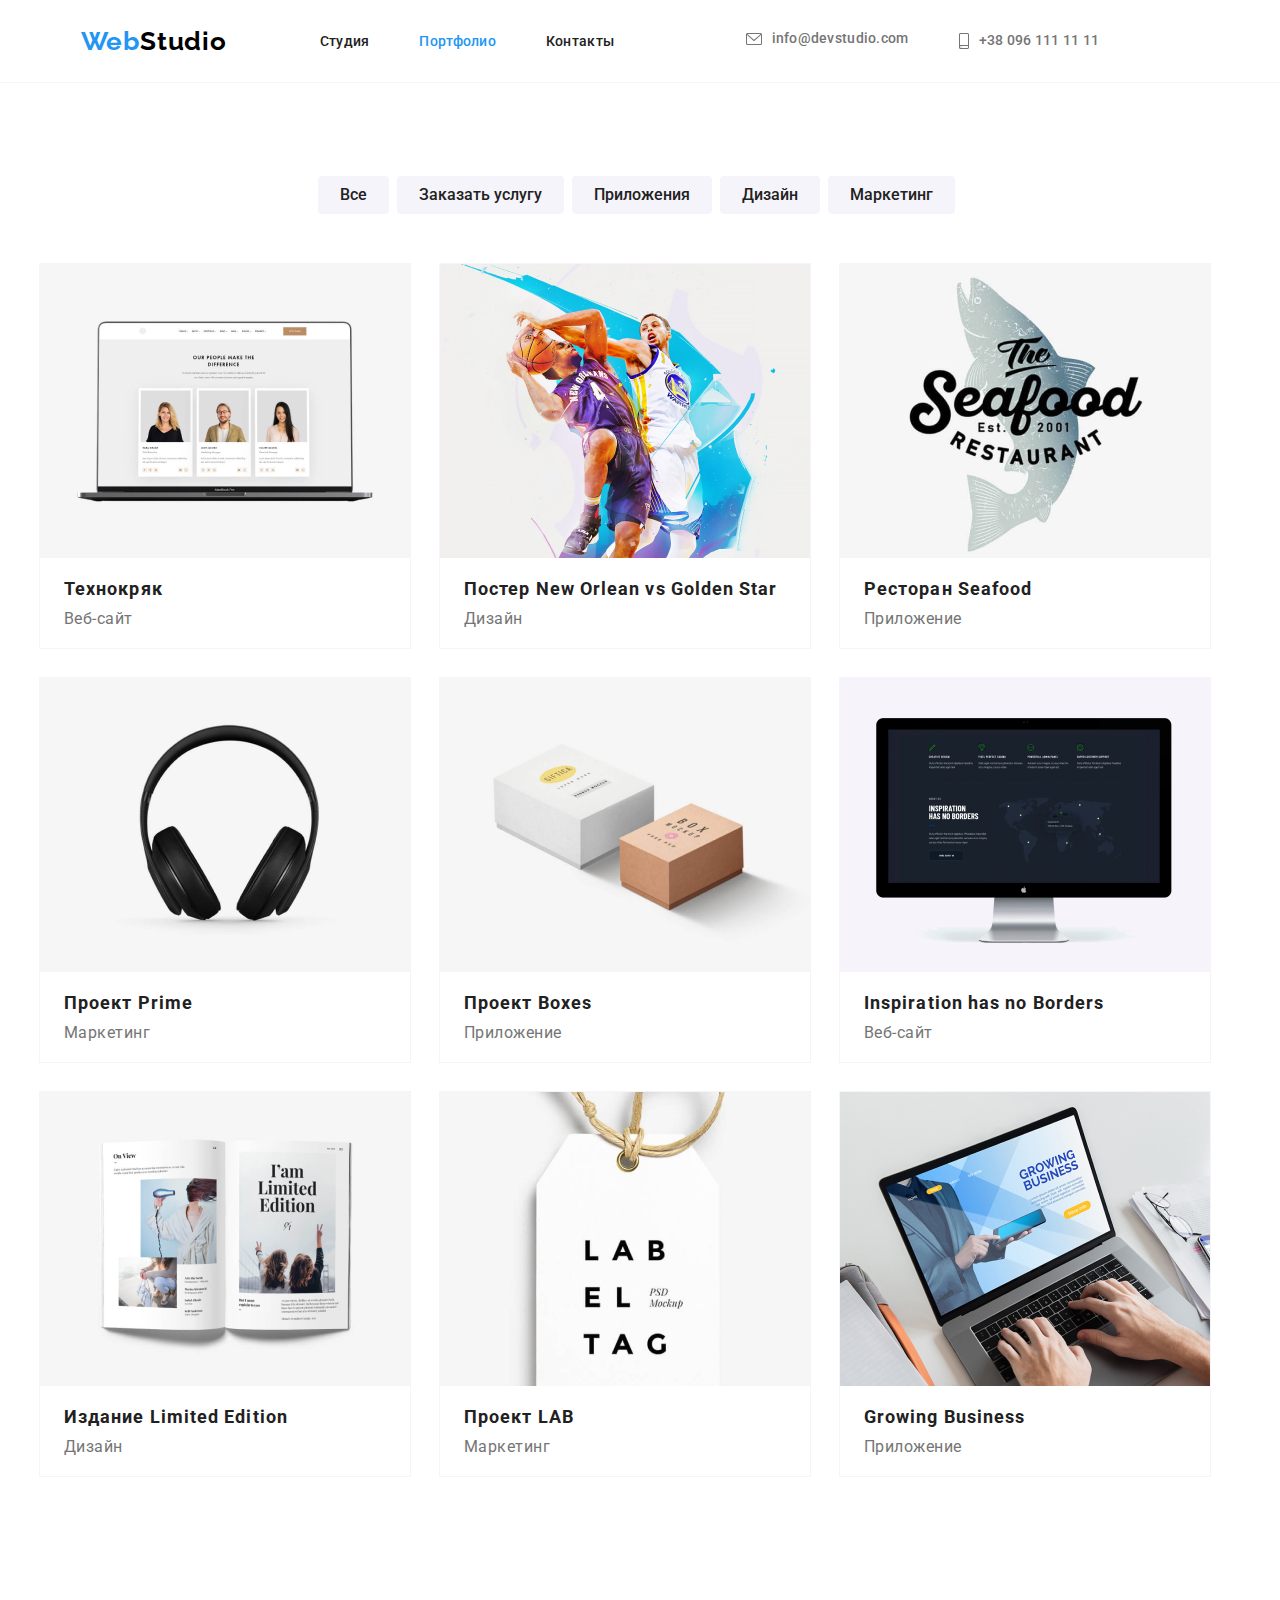
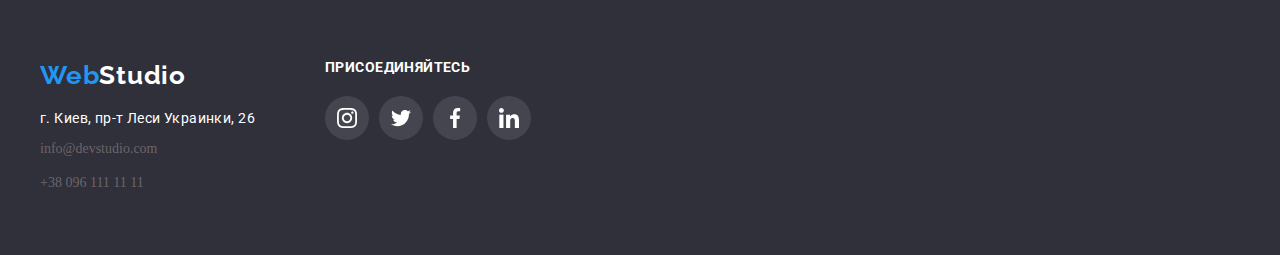
==== commit f4515713: "правки пришли" ====
--- a/portfolio.html
+++ b/portfolio.html
@@ -21,8 +21,8 @@
               <a class="logo  link" href="./index.html">
               <span class="logo-color">Web</span>Studio</a>
           <ul class="nav-list list">
-              <li class="nav-item"><a href="./index.html" class="active nav-link link">Студия</a></li>
-              <li class="nav-item"><a href="./portfolio.html" class="nav-link link">Портфолио</a></li>
+              <li class="nav-item"><a href="./index.html" class=" nav-link link">Студия</a></li>
+              <li class="nav-item"><a href="./portfolio.html" class="active nav-link link">Портфолио</a></li>
               <li class="nav-item"><a class="nav-link link">Контакты</a></li>
           </ul>
           </nav>
